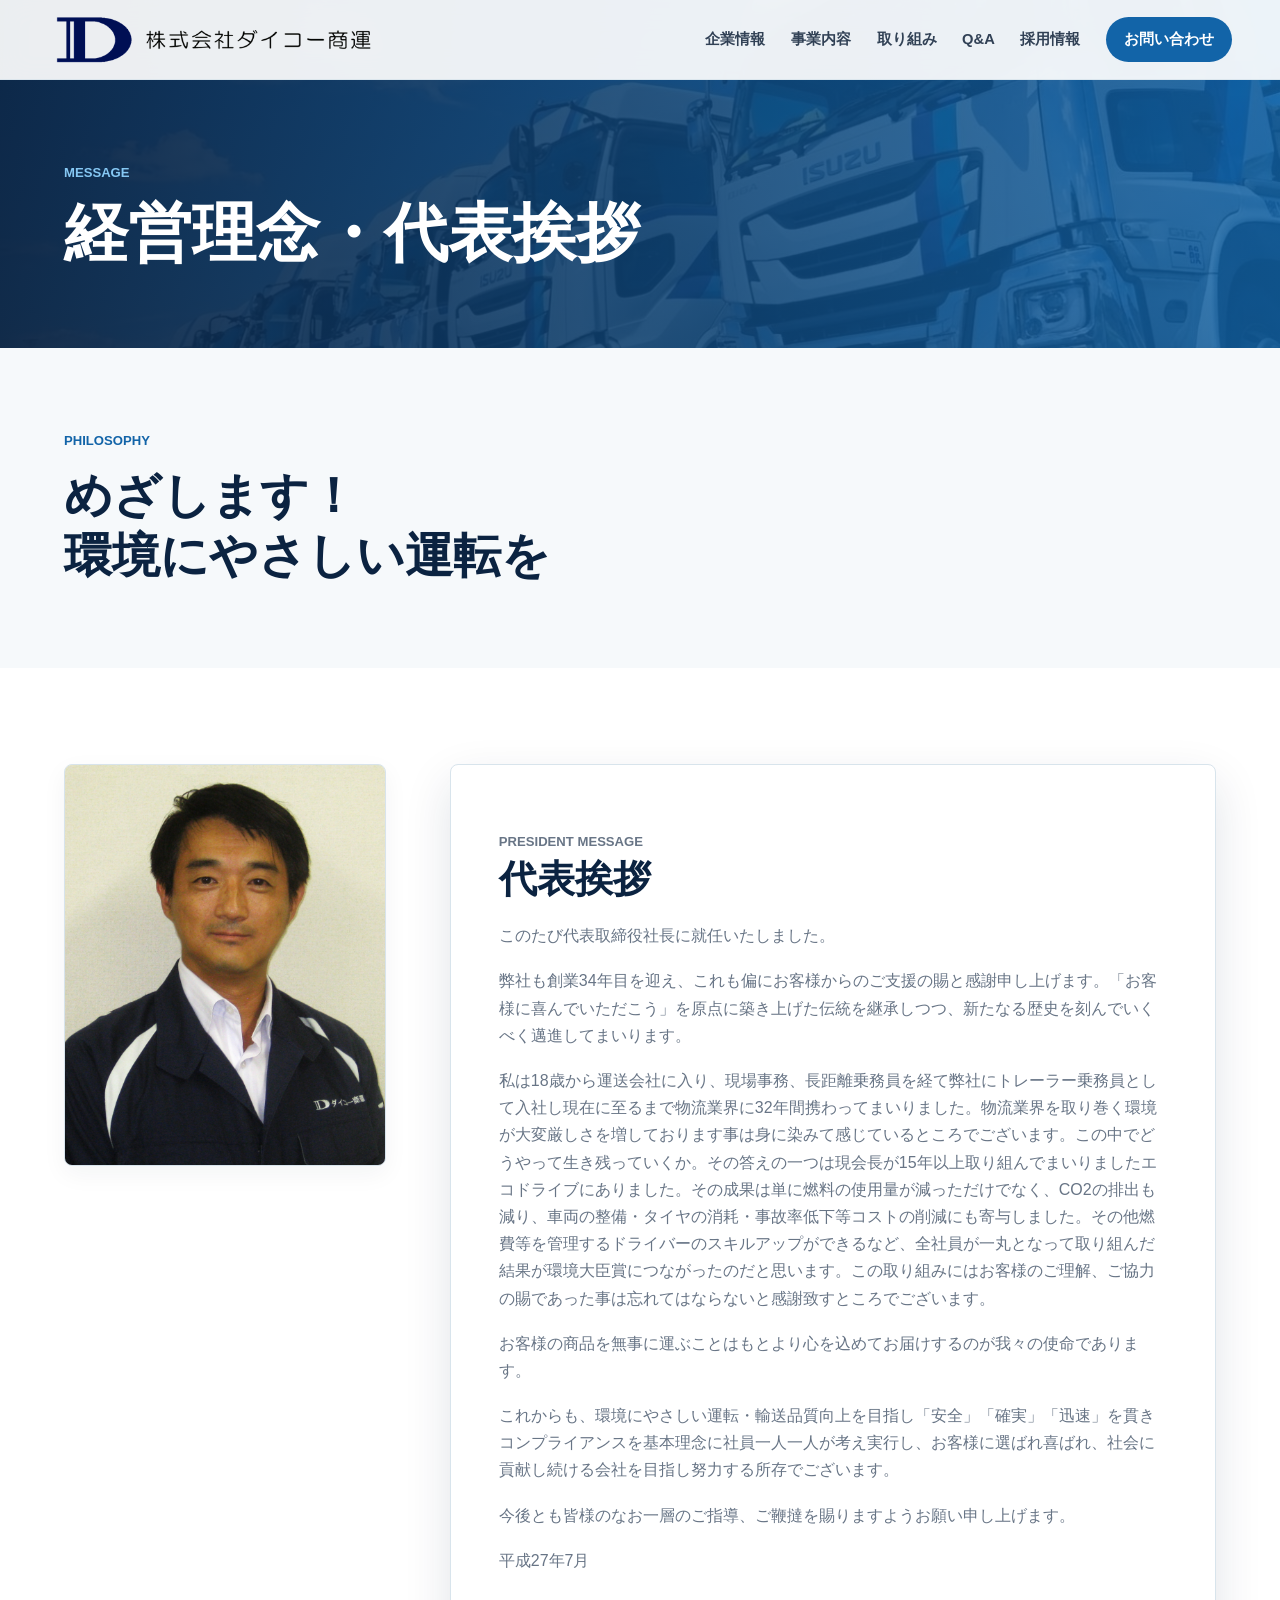
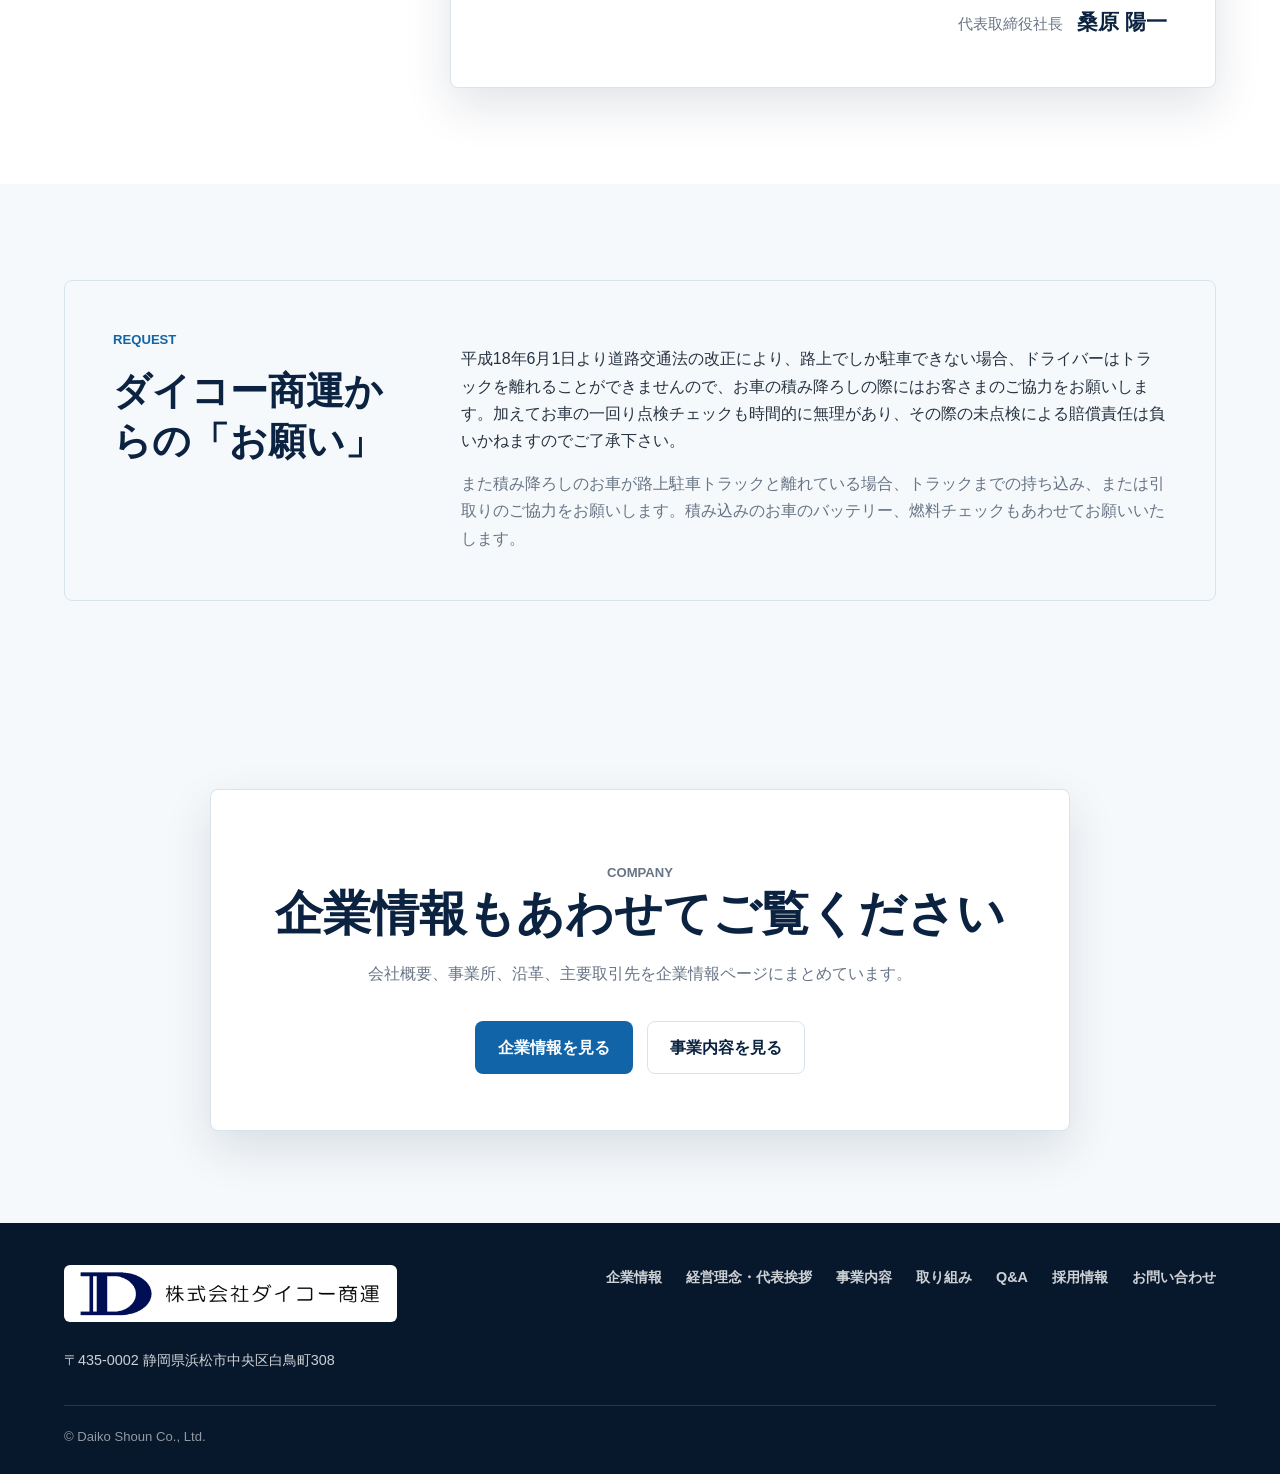
==== greeting.html @ 9901b454 "Add files via upload" ====
<!doctype html>
<html lang="ja">
  <head>
    <meta charset="utf-8" />
    <meta name="viewport" content="width=device-width, initial-scale=1" />
    <meta
      name="description"
      content="株式会社ダイコー商運の経営理念と代表挨拶。現行ホームページの文章を掲載しています。"
    />
    <title>経営理念・代表挨拶 | 株式会社ダイコー商運</title>
    <link rel="stylesheet" href="styles.css" />
  </head>
  <body>
    <header class="site-header" data-header>
      <a class="brand" href="index.html" aria-label="株式会社ダイコー商運 トップページ">
        <img class="brand-logo" src="assets/logo.png" alt="株式会社ダイコー商運" />
      </a>

      <button class="nav-toggle" type="button" aria-expanded="false" aria-controls="site-nav" data-nav-toggle>
        <span></span>
        <span></span>
        <span></span>
        <span class="sr-only">メニューを開閉</span>
      </button>

      <nav class="site-nav" id="site-nav" data-nav>
        <a href="company.html">企業情報</a>
        <a href="services.html">事業内容</a>
        <a href="action.html">取り組み</a>
        <a href="qa.html">Q&amp;A</a>
        <a href="https://jp.indeed.com/jobs?q=%E3%83%80%E3%82%A4%E3%82%B3%E3%83%BC%E5%95%86%E9%81%8B&l=&from=searchOnHP&vjk=17e3284cd6ede30e" target="_blank" rel="noopener">採用情報</a>
        <a class="nav-contact" href="contact.html">お問い合わせ</a>
      </nav>
    </header>

    <main>
      <section class="page-hero">
        <div class="page-hero-inner reveal">
          <p class="eyebrow">Message</p>
          <h1>経営理念・代表挨拶</h1>
        </div>
      </section>

      <section class="message-lead section-light">
        <div class="message-lead-inner reveal">
          <p class="eyebrow">Philosophy</p>
          <h2>めざします！<br />環境にやさしい運転を</h2>
        </div>
      </section>

      <section class="section message-section">
        <div class="message-profile reveal">
          <div class="message-photo">
            <img src="assets/president-photo.jpg" alt="株式会社ダイコー商運 代表取締役社長 桑原陽一" />
          </div>
          <div class="message-card">
            <p class="eyebrow">President Message</p>
            <h2>代表挨拶</h2>
            <p>このたび代表取締役社長に就任いたしました。</p>
            <p>弊社も創業34年目を迎え、これも偏にお客様からのご支援の賜と感謝申し上げます。「お客様に喜んでいただこう」を原点に築き上げた伝統を継承しつつ、新たなる歴史を刻んでいくべく邁進してまいります。</p>
            <p>私は18歳から運送会社に入り、現場事務、長距離乗務員を経て弊社にトレーラー乗務員として入社し現在に至るまで物流業界に32年間携わってまいりました。物流業界を取り巻く環境が大変厳しさを増しております事は身に染みて感じているところでございます。この中でどうやって生き残っていくか。その答えの一つは現会長が15年以上取り組んでまいりましたエコドライブにありました。その成果は単に燃料の使用量が減っただけでなく、CO2の排出も減り、車両の整備・タイヤの消耗・事故率低下等コストの削減にも寄与しました。その他燃費等を管理するドライバーのスキルアップができるなど、全社員が一丸となって取り組んだ結果が環境大臣賞につながったのだと思います。この取り組みにはお客様のご理解、ご協力の賜であった事は忘れてはならないと感謝致すところでございます。</p>
            <p>お客様の商品を無事に運ぶことはもとより心を込めてお届けするのが我々の使命であります。</p>
            <p>これからも、環境にやさしい運転・輸送品質向上を目指し「安全」「確実」「迅速」を貫きコンプライアンスを基本理念に社員一人一人が考え実行し、お客様に選ばれ喜ばれ、社会に貢献し続ける会社を目指し努力する所存でございます。</p>
            <p>今後とも皆様のなお一層のご指導、ご鞭撻を賜りますようお願い申し上げます。</p>
            <p>平成27年7月</p>
            <div class="signature">
              <span>代表取締役社長</span>
              <strong>桑原 陽一</strong>
            </div>
          </div>
        </div>
      </section>

      <section class="section section-light message-section">
        <div class="request-box reveal">
          <div>
            <p class="eyebrow">Request</p>
            <h2>ダイコー商運からの「お願い」</h2>
          </div>
          <div>
            <p>平成18年6月1日より道路交通法の改正により、路上でしか駐車できない場合、ドライバーはトラックを離れることができませんので、お車の積み降ろしの際にはお客さまのご協力をお願いします。加えてお車の一回り点検チェックも時間的に無理があり、その際の未点検による賠償責任は負いかねますのでご了承下さい。</p>
            <p>また積み降ろしのお車が路上駐車トラックと離れている場合、トラックまでの持ち込み、または引取りのご協力をお願いします。積み込みのお車のバッテリー、燃料チェックもあわせてお願いいたします。</p>
          </div>
        </div>
      </section>

      <section class="contact-section service-contact">
        <div class="contact-inner reveal">
          <p class="eyebrow">Company</p>
          <h2>企業情報もあわせてご覧ください</h2>
          <p>会社概要、事業所、沿革、主要取引先を企業情報ページにまとめています。</p>
          <div class="contact-actions">
            <a class="button button-primary" href="company.html">企業情報を見る</a>
            <a class="button button-secondary" href="services.html">事業内容を見る</a>
          </div>
        </div>
      </section>
    </main>

    <footer class="site-footer">
      <div class="footer-inner">
        <div>
          <a class="brand brand-footer" href="index.html" aria-label="株式会社ダイコー商運 トップページ">
            <img class="brand-logo" src="assets/logo.png" alt="株式会社ダイコー商運" />
          </a>
          <p>〒435-0002 静岡県浜松市中央区白鳥町308</p>
        </div>
        <nav class="footer-nav" aria-label="フッターナビゲーション">
          <a href="company.html">企業情報</a>
          <a href="greeting.html">経営理念・代表挨拶</a>
          <a href="services.html">事業内容</a>
          <a href="action.html">取り組み</a>
          <a href="qa.html">Q&amp;A</a>
          <a href="https://jp.indeed.com/jobs?q=%E3%83%80%E3%82%A4%E3%82%B3%E3%83%BC%E5%95%86%E9%81%8B&l=&from=searchOnHP&vjk=17e3284cd6ede30e" target="_blank" rel="noopener">採用情報</a>
          <a href="contact.html">お問い合わせ</a>
        </nav>
      </div>
      <p class="copyright">&copy; Daiko Shoun Co., Ltd.</p>
    </footer>

    <script src="script.js?v=20260617"></script>
  </body>
</html>
---- styles.css ----
:root {
  --color-navy: #0b2341;
  --color-blue: #1264a8;
  --color-sky: #e8f4fb;
  --color-line: #d8e4ec;
  --color-text: #263241;
  --color-muted: #687586;
  --color-white: #ffffff;
  --color-accent: #2d7f5e;
  --shadow-soft: 0 18px 48px rgba(11, 35, 65, 0.12);
  --max-width: 1160px;
}

* {
  box-sizing: border-box;
}

html {
  scroll-behavior: smooth;
}

body {
  margin: 0;
  color: var(--color-text);
  font-family: "Noto Sans JP", "Hiragino Kaku Gothic ProN", "Yu Gothic", Meiryo, sans-serif;
  line-height: 1.7;
  background: var(--color-white);
}

img {
  display: block;
  max-width: 100%;
}

a {
  color: inherit;
  text-decoration: none;
}

.sr-only {
  position: absolute;
  width: 1px;
  height: 1px;
  padding: 0;
  margin: -1px;
  overflow: hidden;
  clip: rect(0, 0, 0, 0);
  white-space: nowrap;
  border: 0;
}

.site-header {
  position: fixed;
  inset: 0 0 auto;
  z-index: 20;
  display: flex;
  align-items: center;
  justify-content: space-between;
  gap: 24px;
  min-height: 76px;
  padding: 16px clamp(18px, 4vw, 48px);
  color: var(--color-navy);
  background: rgba(255, 255, 255, 0.92);
  border-bottom: 1px solid rgba(216, 228, 236, 0.82);
  backdrop-filter: blur(14px);
  transition: box-shadow 0.25s ease, min-height 0.25s ease;
}

.site-header.is-scrolled {
  min-height: 66px;
  box-shadow: 0 10px 32px rgba(11, 35, 65, 0.08);
}

.brand {
  display: inline-flex;
  align-items: center;
  flex: 0 0 auto;
}

.brand-logo {
  width: clamp(210px, 26vw, 380px);
  height: auto;
}

.brand-mark {
  display: grid;
  place-items: center;
  width: 44px;
  height: 44px;
  color: var(--color-white);
  font-weight: 800;
  background: var(--color-navy);
  border-radius: 8px;
}

.brand-name,
.brand-sub {
  display: block;
  line-height: 1.25;
}

.brand-name {
  font-weight: 800;
  letter-spacing: 0;
}

.brand-sub {
  margin-top: 2px;
  color: var(--color-muted);
  font-size: 0.75rem;
  text-transform: uppercase;
}

.site-nav {
  display: flex;
  align-items: center;
  justify-content: flex-end;
  gap: clamp(14px, 2vw, 28px);
  color: #314155;
  font-size: 0.92rem;
  font-weight: 700;
}

.site-nav a {
  transition: color 0.2s ease;
}

.site-nav a:hover {
  color: var(--color-blue);
}

.site-nav a[aria-current="page"] {
  color: var(--color-blue);
}

.nav-contact {
  padding: 10px 18px;
  color: var(--color-white) !important;
  background: var(--color-blue);
  border-radius: 999px;
}

.nav-toggle {
  display: none;
  width: 44px;
  height: 44px;
  padding: 10px;
  background: var(--color-white);
  border: 1px solid var(--color-line);
  border-radius: 8px;
}

.nav-toggle span:not(.sr-only) {
  display: block;
  height: 2px;
  margin: 5px 0;
  background: var(--color-navy);
  transition: transform 0.2s ease, opacity 0.2s ease;
}

.hero {
  position: relative;
  display: grid;
  grid-template-columns: minmax(24px, 1fr) minmax(0, 1160px) minmax(24px, 1fr);
  align-items: end;
  min-height: 760px;
  padding-top: 76px;
  overflow: hidden;
  color: var(--color-white);
  background: var(--color-navy);
}

.hero::before {
  content: "";
  position: absolute;
  inset: 0;
  z-index: 1;
  background:
    linear-gradient(90deg, rgba(11, 35, 65, 0.92) 0%, rgba(11, 35, 65, 0.76) 43%, rgba(11, 35, 65, 0.28) 100%),
    linear-gradient(0deg, rgba(11, 35, 65, 0.72) 0%, rgba(11, 35, 65, 0) 34%);
}

.hero-media {
  position: absolute;
  inset: 0;
}

.hero-media img {
  width: 100%;
  height: 100%;
  object-fit: cover;
}

.hero-content {
  position: relative;
  z-index: 2;
  grid-column: 2;
  max-width: 720px;
  padding: 106px 0 128px;
}

.eyebrow {
  margin: 0 0 14px;
  color: var(--color-blue);
  font-size: 0.82rem;
  font-weight: 800;
  letter-spacing: 0;
  text-transform: uppercase;
}

.hero .eyebrow,
.recruit-band .eyebrow {
  color: #86c8f4;
}

.hero h1 {
  margin: 0;
  font-size: clamp(2.35rem, 6vw, 5rem);
  line-height: 1.12;
  letter-spacing: 0;
}

.hero-lead {
  max-width: 620px;
  margin: 24px 0 0;
  color: rgba(255, 255, 255, 0.88);
  font-size: 1.08rem;
}

.hero-actions,
.contact-actions {
  display: flex;
  flex-wrap: wrap;
  gap: 14px;
  margin-top: 34px;
}

.button {
  display: inline-flex;
  align-items: center;
  justify-content: center;
  min-height: 48px;
  padding: 12px 22px;
  font-weight: 800;
  border: 1px solid transparent;
  border-radius: 8px;
  transition: transform 0.2s ease, box-shadow 0.2s ease, background 0.2s ease, color 0.2s ease;
}

.button:hover {
  transform: translateY(-2px);
  box-shadow: 0 12px 28px rgba(11, 35, 65, 0.14);
}

.button-primary {
  color: var(--color-white);
  background: var(--color-blue);
}

.button-secondary {
  color: var(--color-navy);
  background: var(--color-white);
  border-color: var(--color-line);
}

.button-light {
  color: var(--color-navy);
  background: var(--color-white);
}

.page-hero {
  padding: 162px clamp(22px, 5vw, 64px) 78px;
  color: var(--color-white);
  background:
    linear-gradient(90deg, rgba(11, 35, 65, 0.94), rgba(18, 100, 168, 0.82)),
    url("assets/hero-trucks.png") center / cover;
}

.page-hero-inner {
  max-width: var(--max-width);
  margin: 0 auto;
}

.page-hero h1 {
  margin: 0;
  font-size: clamp(2.3rem, 5vw, 4.4rem);
  line-height: 1.12;
  letter-spacing: 0;
}

.page-hero .eyebrow {
  color: #86c8f4;
}

.page-hero p:last-child {
  max-width: 720px;
  margin: 20px 0 0;
  color: rgba(255, 255, 255, 0.88);
  font-size: 1.04rem;
}

.service-index {
  position: sticky;
  top: 76px;
  z-index: 10;
  display: flex;
  justify-content: center;
  gap: 8px;
  padding: 14px clamp(18px, 4vw, 48px);
  overflow-x: auto;
  background: rgba(255, 255, 255, 0.94);
  border-bottom: 1px solid var(--color-line);
  backdrop-filter: blur(12px);
}

.service-index a {
  flex: 0 0 auto;
  padding: 9px 14px;
  color: var(--color-navy);
  font-size: 0.9rem;
  font-weight: 800;
  border: 1px solid var(--color-line);
  border-radius: 999px;
  transition: color 0.2s ease, border-color 0.2s ease, background 0.2s ease;
}

.service-index a:hover {
  color: var(--color-white);
  background: var(--color-blue);
  border-color: var(--color-blue);
}

.business-list {
  padding: 86px clamp(22px, 5vw, 64px);
  background: #f6f9fb;
}

.business-section {
  display: grid;
  grid-template-columns: minmax(0, 0.95fr) minmax(0, 1fr);
  gap: clamp(28px, 5vw, 64px);
  align-items: center;
  max-width: var(--max-width);
  margin: 0 auto 42px;
  padding: clamp(24px, 4vw, 42px);
  background: var(--color-white);
  border: 1px solid var(--color-line);
  border-radius: 8px;
  box-shadow: 0 8px 24px rgba(11, 35, 65, 0.05);
  scroll-margin-top: 150px;
}

.business-section:last-child {
  margin-bottom: 0;
}

.business-section-reverse .business-image {
  order: 2;
}

.business-image {
  overflow: hidden;
  border-radius: 8px;
  background: var(--color-sky);
}

.business-image img {
  width: 100%;
  aspect-ratio: 4 / 3;
  object-fit: cover;
}

.business-copy h2 {
  margin: 0;
  color: var(--color-navy);
  font-size: clamp(1.7rem, 3vw, 2.55rem);
  line-height: 1.28;
  letter-spacing: 0;
}

.business-copy p {
  margin: 18px 0 0;
  color: var(--color-muted);
}

.feature-list {
  display: grid;
  gap: 10px;
  padding: 0;
  margin: 24px 0 0;
  list-style: none;
}

.feature-list li {
  position: relative;
  padding: 13px 16px 13px 42px;
  color: var(--color-navy);
  font-weight: 700;
  background: #f6f9fb;
  border: 1px solid var(--color-line);
  border-radius: 8px;
}

.feature-list li::before {
  content: "";
  position: absolute;
  top: 18px;
  left: 18px;
  width: 10px;
  height: 10px;
  background: var(--color-accent);
  border-radius: 50%;
}

.service-contact {
  padding-top: 0;
}

.company-intro {
  padding: 82px clamp(22px, 5vw, 64px);
}

.company-intro-inner {
  display: grid;
  grid-template-columns: minmax(0, 1fr) minmax(320px, 0.82fr);
  gap: clamp(28px, 5vw, 64px);
  align-items: center;
  max-width: var(--max-width);
  margin: 0 auto;
}

.company-message h2 {
  margin: 0;
  color: var(--color-navy);
  font-size: clamp(1.9rem, 4vw, 3rem);
  line-height: 1.25;
  letter-spacing: 0;
}

.company-message p:last-child {
  margin: 18px 0 0;
  color: var(--color-muted);
}

.company-stats {
  color: var(--color-navy);
  background: var(--color-white);
  border: 1px solid var(--color-line);
  border-radius: 8px;
  box-shadow: var(--shadow-soft);
}

.company-stats dl {
  margin: 0;
}

.company-stats div {
  padding: 26px 30px;
  border-bottom: 1px solid var(--color-line);
}

.company-stats div:last-child {
  border-bottom: 0;
}

.company-stats dt {
  font-size: clamp(1.55rem, 3vw, 2.25rem);
  font-weight: 900;
  line-height: 1.1;
}

.company-stats dd {
  margin: 6px 0 0;
  color: var(--color-muted);
}

.company-section {
  scroll-margin-top: 110px;
}

.overview-table,
.office-grid,
.history-list,
.client-list {
  max-width: var(--max-width);
  margin-right: auto;
  margin-left: auto;
}

.overview-table {
  overflow: hidden;
  background: var(--color-white);
  border: 1px solid var(--color-line);
  border-radius: 8px;
  box-shadow: 0 8px 24px rgba(11, 35, 65, 0.05);
}

.overview-table dl {
  margin: 0;
}

.overview-table div {
  display: grid;
  grid-template-columns: 220px minmax(0, 1fr);
  border-bottom: 1px solid var(--color-line);
}

.overview-table div:last-child {
  border-bottom: 0;
}

.overview-table dt,
.overview-table dd {
  margin: 0;
  padding: 20px 24px;
}

.overview-table dt {
  color: var(--color-navy);
  font-weight: 900;
  background: #f6f9fb;
}

.overview-table dd {
  color: var(--color-text);
}

.office-grid {
  display: grid;
  grid-template-columns: repeat(3, 1fr);
  gap: 18px;
}

.office-card {
  display: flex;
  flex-direction: column;
  min-height: 250px;
  padding: 26px;
  background: var(--color-white);
  border: 1px solid var(--color-line);
  border-radius: 8px;
  box-shadow: 0 8px 24px rgba(11, 35, 65, 0.05);
}

.office-card span {
  color: var(--color-blue);
  font-size: 0.78rem;
  font-weight: 900;
  letter-spacing: 0;
}

.office-card h3 {
  margin: 10px 0 14px;
  color: var(--color-navy);
  font-size: 1.22rem;
  line-height: 1.42;
}

.office-card p {
  margin: 0 0 12px;
  color: var(--color-muted);
  font-size: 0.94rem;
}

.office-card p:last-child {
  margin-bottom: 0;
}

.office-map {
  width: 100%;
  height: 190px;
  margin-top: auto;
  border: 0;
  border-radius: 8px;
  background: var(--color-sky);
}

.history-list {
  padding: 0;
  list-style: none;
  background: var(--color-white);
  border: 1px solid var(--color-line);
  border-radius: 8px;
  box-shadow: 0 8px 24px rgba(11, 35, 65, 0.05);
}

.history-list li {
  position: relative;
  display: grid;
  grid-template-columns: 180px minmax(0, 1fr);
  gap: 22px;
  padding: 22px 28px;
  border-bottom: 1px solid var(--color-line);
}

.history-list li:last-child {
  border-bottom: 0;
}

.history-list time {
  color: var(--color-blue);
  font-weight: 900;
}

.history-list p {
  margin: 0;
  color: var(--color-text);
}

.client-list {
  display: flex;
  flex-wrap: wrap;
  gap: 10px;
}

.client-list span {
  display: inline-flex;
  align-items: center;
  min-height: 40px;
  padding: 8px 14px;
  color: var(--color-navy);
  font-size: 0.92rem;
  font-weight: 700;
  background: var(--color-white);
  border: 1px solid var(--color-line);
  border-radius: 999px;
}

.message-lead {
  padding: 82px clamp(22px, 5vw, 64px);
}

.message-lead-inner {
  max-width: var(--max-width);
  margin: 0 auto;
}

.message-lead h2 {
  margin: 0;
  color: var(--color-navy);
  font-size: clamp(1.9rem, 4vw, 3rem);
  line-height: 1.25;
  letter-spacing: 0;
}

.message-lead p:last-child {
  max-width: 780px;
  margin: 18px 0 0;
  color: var(--color-muted);
}

.message-section {
  scroll-margin-top: 110px;
}

.message-profile {
  display: grid;
  grid-template-columns: minmax(260px, 0.42fr) minmax(0, 1fr);
  gap: clamp(28px, 5vw, 64px);
  align-items: start;
  max-width: var(--max-width);
  margin: 0 auto;
}

.message-photo {
  overflow: hidden;
  background: var(--color-sky);
  border: 1px solid var(--color-line);
  border-radius: 8px;
  box-shadow: 0 8px 24px rgba(11, 35, 65, 0.05);
}

.message-photo img {
  width: 100%;
  aspect-ratio: 4 / 5;
  object-fit: cover;
}

.message-card {
  padding: clamp(28px, 5vw, 48px);
  background: var(--color-white);
  border: 1px solid var(--color-line);
  border-radius: 8px;
  box-shadow: var(--shadow-soft);
}

.message-card h2,
.request-box h2 {
  margin: 0;
  color: var(--color-navy);
  font-size: clamp(1.7rem, 3vw, 2.6rem);
  line-height: 1.32;
  letter-spacing: 0;
}

.message-card p {
  margin: 18px 0 0;
  color: var(--color-muted);
}

.signature {
  display: flex;
  align-items: baseline;
  justify-content: flex-end;
  gap: 14px;
  margin-top: 30px;
  color: var(--color-navy);
}

.signature span {
  color: var(--color-muted);
  font-size: 0.92rem;
}

.signature strong {
  font-size: 1.3rem;
}

.value-grid {
  display: grid;
  grid-template-columns: repeat(3, 1fr);
  gap: 20px;
  max-width: var(--max-width);
  margin: 0 auto;
}

.value-card {
  padding: 30px;
  background: var(--color-white);
  border: 1px solid var(--color-line);
  border-radius: 8px;
  box-shadow: 0 8px 24px rgba(11, 35, 65, 0.05);
}

.value-card span {
  color: var(--color-blue);
  font-size: 0.78rem;
  font-weight: 900;
}

.value-card h3 {
  margin: 12px 0 10px;
  color: var(--color-navy);
  font-size: 1.22rem;
  line-height: 1.45;
}

.value-card p {
  margin: 0;
  color: var(--color-muted);
  font-size: 0.95rem;
}

.request-box {
  display: grid;
  grid-template-columns: minmax(220px, 0.42fr) minmax(0, 1fr);
  gap: clamp(24px, 4vw, 52px);
  max-width: var(--max-width);
  margin: 0 auto;
  padding: clamp(28px, 5vw, 48px);
  background: #f6f9fb;
  border: 1px solid var(--color-line);
  border-radius: 8px;
}

.request-box p:last-child {
  margin: 0;
  color: var(--color-muted);
}

.action-section {
  background: #f6f9fb;
}

.action-block {
  display: grid;
  grid-template-columns: minmax(0, 0.82fr) minmax(0, 1fr);
  gap: clamp(28px, 5vw, 60px);
  align-items: center;
  max-width: var(--max-width);
  margin: 0 auto 34px;
  padding: clamp(24px, 4vw, 42px);
  background: var(--color-white);
  border: 1px solid var(--color-line);
  border-radius: 8px;
  box-shadow: 0 8px 24px rgba(11, 35, 65, 0.05);
}

.action-block:last-child {
  margin-bottom: 0;
}

.action-block-reverse .action-image {
  order: 2;
}

.action-image {
  overflow: hidden;
  border-radius: 8px;
  background: var(--color-sky);
}

.action-image img {
  width: 100%;
  aspect-ratio: 4 / 3;
  object-fit: cover;
}

.action-image-contain img {
  padding: 24px;
  object-fit: contain;
  background: var(--color-white);
}

.action-copy h2 {
  margin: 0;
  color: var(--color-navy);
  font-size: clamp(1.65rem, 3vw, 2.45rem);
  line-height: 1.28;
  letter-spacing: 0;
}

.action-copy p {
  margin: 18px 0 0;
  color: var(--color-muted);
}

.qa-section {
  background: #f6f9fb;
}

.qa-layout {
  display: grid;
  grid-template-columns: 310px minmax(0, 1fr);
  gap: 28px;
  align-items: start;
  max-width: var(--max-width);
  margin: 0 auto;
}

.qa-index {
  position: sticky;
  top: 106px;
  padding: 24px;
  background: var(--color-white);
  border: 1px solid var(--color-line);
  border-radius: 8px;
  box-shadow: 0 8px 24px rgba(11, 35, 65, 0.05);
}

.qa-index h2 {
  margin: 0 0 14px;
  color: var(--color-navy);
  font-size: 1.1rem;
}

.qa-index a {
  display: block;
  padding: 11px 0;
  color: var(--color-muted);
  font-size: 0.92rem;
  font-weight: 700;
  border-top: 1px solid var(--color-line);
}

.qa-index a:hover {
  color: var(--color-blue);
}

.qa-list {
  display: grid;
  gap: 16px;
}

.qa-item {
  scroll-margin-top: 110px;
  padding: clamp(22px, 4vw, 32px);
  background: var(--color-white);
  border: 1px solid var(--color-line);
  border-radius: 8px;
  box-shadow: 0 8px 24px rgba(11, 35, 65, 0.05);
}

.qa-item h2 {
  display: grid;
  grid-template-columns: 42px minmax(0, 1fr);
  gap: 14px;
  align-items: start;
  margin: 0;
  color: var(--color-navy);
  font-size: clamp(1.05rem, 2vw, 1.28rem);
  line-height: 1.55;
}

.qa-item h2 span,
.qa-answer span {
  display: grid;
  place-items: center;
  width: 42px;
  height: 42px;
  color: var(--color-white);
  font-weight: 900;
  border-radius: 8px;
}

.qa-item h2 span {
  background: var(--color-blue);
}

.qa-answer {
  display: grid;
  grid-template-columns: 42px minmax(0, 1fr);
  gap: 14px;
  margin-top: 18px;
}

.qa-answer span {
  background: var(--color-accent);
}

.qa-answer p {
  margin: 5px 0 0;
  color: var(--color-muted);
}

.qa-answer a {
  color: var(--color-blue);
  font-weight: 800;
  text-decoration: underline;
  text-underline-offset: 3px;
}

.contact-page-section {
  background: #f6f9fb;
}

.contact-page-layout {
  display: grid;
  grid-template-columns: minmax(0, 1fr) 340px;
  gap: 28px;
  align-items: start;
  max-width: var(--max-width);
  margin: 0 auto;
}

.contact-form-card,
.contact-side-card {
  background: var(--color-white);
  border: 1px solid var(--color-line);
  border-radius: 8px;
  box-shadow: 0 8px 24px rgba(11, 35, 65, 0.05);
}

.contact-form-card {
  padding: clamp(26px, 5vw, 46px);
}

.form-heading h2,
.contact-side-card h2 {
  margin: 0;
  color: var(--color-navy);
  font-size: clamp(1.45rem, 3vw, 2.2rem);
  line-height: 1.35;
  letter-spacing: 0;
}

.form-heading p:last-child,
.contact-side-card p {
  margin: 12px 0 0;
  color: var(--color-muted);
}

.contact-form {
  display: grid;
  gap: 22px;
  margin-top: 28px;
}

.form-grid {
  display: grid;
  grid-template-columns: repeat(2, minmax(0, 1fr));
  gap: 18px;
}

.contact-form label {
  display: grid;
  gap: 8px;
  color: var(--color-navy);
  font-weight: 800;
}

.contact-form label > span {
  display: inline-flex;
  align-items: center;
  gap: 8px;
}

.contact-form strong {
  display: inline-flex;
  align-items: center;
  min-height: 20px;
  padding: 2px 7px;
  color: var(--color-white);
  font-size: 0.72rem;
  line-height: 1;
  background: var(--color-blue);
  border-radius: 999px;
}

.contact-form input,
.contact-form select,
.contact-form textarea {
  width: 100%;
  min-height: 48px;
  padding: 12px 14px;
  color: var(--color-text);
  font: inherit;
  background: var(--color-white);
  border: 1px solid var(--color-line);
  border-radius: 8px;
  outline: none;
  transition: border-color 0.2s ease, box-shadow 0.2s ease;
}

.contact-form textarea {
  resize: vertical;
}

.contact-form input:focus,
.contact-form select:focus,
.contact-form textarea:focus {
  border-color: var(--color-blue);
  box-shadow: 0 0 0 4px rgba(18, 100, 168, 0.12);
}

.privacy-check {
  grid-template-columns: auto minmax(0, 1fr);
  gap: 12px !important;
  align-items: start;
  color: var(--color-muted) !important;
  font-weight: 700 !important;
}

.privacy-check input {
  width: 20px;
  min-height: 20px;
  margin-top: 4px;
}

.form-status {
  min-height: 24px;
  margin: 0;
  color: #b3261e;
  font-weight: 800;
}

.form-status.is-success {
  color: var(--color-accent);
}

.form-actions {
  display: flex;
  flex-wrap: wrap;
  gap: 14px;
}

.contact-side {
  display: grid;
  gap: 18px;
}

.contact-side-card {
  padding: 26px;
}

.phone-link {
  display: inline-flex;
  margin-top: 14px;
  color: var(--color-navy);
  font-size: clamp(1.55rem, 3vw, 2.1rem);
  font-weight: 900;
  line-height: 1.1;
}

.section {
  padding: 96px clamp(22px, 5vw, 64px);
}

.section-light {
  background: #f6f9fb;
}

.section-heading {
  max-width: var(--max-width);
  margin: 0 auto 42px;
}

.section-heading h2,
.safety-copy h2,
.recruit-inner h2,
.contact-inner h2 {
  margin: 0;
  color: var(--color-navy);
  font-size: clamp(1.85rem, 4vw, 3rem);
  line-height: 1.25;
  letter-spacing: 0;
}

.section-heading p:last-child,
.safety-copy p,
.recruit-inner p,
.contact-inner p {
  max-width: 720px;
  margin: 16px 0 0;
  color: var(--color-muted);
}

.strength-grid,
.service-grid {
  display: grid;
  max-width: var(--max-width);
  margin: 0 auto;
  gap: 20px;
}

.strength-grid {
  grid-template-columns: repeat(3, 1fr);
}

.strength-card,
.service-card,
.initiative-list article {
  background: var(--color-white);
  border: 1px solid var(--color-line);
  border-radius: 8px;
  box-shadow: 0 8px 24px rgba(11, 35, 65, 0.05);
}

.strength-card {
  padding: 30px;
}

.strength-icon {
  width: 64px;
  height: 64px;
  margin-bottom: 18px;
  object-fit: contain;
}

.card-number,
.service-label,
.initiative-list span {
  display: inline-block;
  color: var(--color-blue);
  font-size: 0.78rem;
  font-weight: 900;
  letter-spacing: 0;
}

.strength-card h3,
.service-card h3,
.initiative-list h3 {
  margin: 12px 0 10px;
  color: var(--color-navy);
  font-size: 1.22rem;
  line-height: 1.45;
}

.strength-card p,
.service-card p,
.initiative-list p {
  margin: 0;
  color: var(--color-muted);
  font-size: 0.95rem;
}

.service-grid {
  grid-template-columns: repeat(5, 1fr);
}

.service-card {
  display: block;
  overflow: hidden;
  color: inherit;
  transition: transform 0.2s ease, box-shadow 0.2s ease, border-color 0.2s ease;
}

.service-card:hover {
  transform: translateY(-4px);
  border-color: rgba(18, 100, 168, 0.34);
  box-shadow: 0 14px 32px rgba(11, 35, 65, 0.12);
}

.service-card h3::after {
  content: ">";
  margin-left: 8px;
  color: var(--color-blue);
  font-size: 0.92em;
}

.video-section {
  background: #f6f9fb;
}

.video-thumb {
  position: relative;
  display: block;
  max-width: 980px;
  margin: 0 auto;
  overflow: hidden;
  background: var(--color-navy);
  border: 1px solid var(--color-line);
  border-radius: 8px;
  box-shadow: var(--shadow-soft);
}

.video-thumb img {
  display: block;
  width: 100%;
  aspect-ratio: 16 / 9;
  object-fit: cover;
  opacity: 0.86;
  transition: transform 0.25s ease, opacity 0.25s ease;
}

.video-thumb:hover img {
  transform: scale(1.03);
  opacity: 0.72;
}

.play-button {
  position: absolute;
  inset: 50% auto auto 50%;
  width: clamp(62px, 9vw, 92px);
  height: clamp(62px, 9vw, 92px);
  background: var(--color-blue);
  border-radius: 50%;
  transform: translate(-50%, -50%);
  box-shadow: 0 18px 36px rgba(0, 0, 0, 0.28);
}

.play-button::before {
  content: "";
  position: absolute;
  top: 50%;
  left: 54%;
  width: 0;
  height: 0;
  border-top: 16px solid transparent;
  border-bottom: 16px solid transparent;
  border-left: 24px solid var(--color-white);
  transform: translate(-50%, -50%);
}

.video-thumb .button {
  position: absolute;
  right: 24px;
  bottom: 24px;
}

.service-card img {
  width: 100%;
  aspect-ratio: 4 / 3;
  object-fit: cover;
  background: var(--color-sky);
}

.service-card div {
  padding: 20px;
}

.safety-section {
  display: grid;
  grid-template-columns: minmax(0, 0.88fr) minmax(0, 1fr);
  gap: clamp(32px, 5vw, 72px);
  align-items: center;
  max-width: calc(var(--max-width) + 128px);
  margin: 0 auto;
}

.text-link {
  display: inline-flex;
  margin-top: 24px;
  color: var(--color-blue);
  font-weight: 800;
}

.text-link::after {
  content: ">";
  margin-left: 10px;
}

.initiative-list {
  display: grid;
  gap: 16px;
}

.initiative-list article {
  display: grid;
  grid-template-columns: 92px minmax(0, 1fr);
  column-gap: 20px;
  align-items: center;
  padding: 24px;
}

.initiative-list article span,
.initiative-list article h3,
.initiative-list article p {
  grid-column: 2;
}

.cert-image {
  grid-row: 1 / span 3;
  width: 92px;
  max-height: 92px;
  object-fit: contain;
  background: var(--color-white);
}

.recruit-band {
  padding: 72px clamp(22px, 5vw, 64px);
  color: var(--color-white);
  background:
    linear-gradient(90deg, rgba(11, 35, 65, 0.94), rgba(18, 100, 168, 0.86)),
    url("assets/recruit-team.jpg") center / cover;
}

.recruit-inner {
  display: flex;
  align-items: center;
  justify-content: space-between;
  gap: 32px;
  max-width: var(--max-width);
  margin: 0 auto;
}

.recruit-inner h2 {
  color: var(--color-white);
}

.recruit-inner p {
  color: rgba(255, 255, 255, 0.82);
}

.recruit-character {
  width: clamp(120px, 16vw, 190px);
  flex: 0 0 auto;
  filter: drop-shadow(0 18px 28px rgba(0, 0, 0, 0.24));
}

.contact-section {
  padding: 92px clamp(22px, 5vw, 64px);
  background: #f6f9fb;
}

.contact-inner {
  max-width: 860px;
  margin: 0 auto;
  padding: clamp(32px, 5vw, 56px);
  text-align: center;
  background: var(--color-white);
  border: 1px solid var(--color-line);
  border-radius: 8px;
  box-shadow: var(--shadow-soft);
}

.contact-inner p {
  margin-right: auto;
  margin-left: auto;
}

.contact-actions {
  justify-content: center;
}

.site-footer {
  padding: 42px clamp(22px, 5vw, 64px) 26px;
  color: rgba(255, 255, 255, 0.8);
  background: #07182d;
}

.footer-inner {
  display: flex;
  align-items: flex-start;
  justify-content: space-between;
  gap: 32px;
  max-width: var(--max-width);
  margin: 0 auto;
}

.brand-footer .brand-mark {
  background: var(--color-white);
  color: var(--color-navy);
}

.brand-footer .brand-logo {
  padding: 6px 8px;
  background: var(--color-white);
  border-radius: 6px;
}

.footer-inner p {
  margin: 18px 0 0;
  font-size: 0.9rem;
}

.footer-nav {
  display: flex;
  flex-wrap: wrap;
  justify-content: flex-end;
  gap: 14px 24px;
  font-size: 0.9rem;
  font-weight: 700;
}

.copyright {
  max-width: var(--max-width);
  margin: 32px auto 0;
  padding-top: 20px;
  color: rgba(255, 255, 255, 0.56);
  font-size: 0.82rem;
  border-top: 1px solid rgba(255, 255, 255, 0.12);
}

.reveal {
  opacity: 0;
  transform: translateY(20px);
  transition: opacity 0.6s ease, transform 0.6s ease;
}

.reveal.is-visible {
  opacity: 1;
  transform: translateY(0);
}

@media (max-width: 1040px) {
  .service-grid {
    grid-template-columns: repeat(2, 1fr);
  }

  .service-card:last-child {
    grid-column: span 2;
  }
}

@media (max-width: 860px) {
  .site-header {
    min-height: 68px;
  }

  .nav-toggle {
    display: block;
  }

  .site-nav {
    position: fixed;
    top: 68px;
    right: 16px;
    left: 16px;
    display: grid;
    gap: 0;
    padding: 10px;
    background: var(--color-white);
    border: 1px solid var(--color-line);
    border-radius: 8px;
    box-shadow: var(--shadow-soft);
    opacity: 0;
    pointer-events: none;
    transform: translateY(-12px);
    transition: opacity 0.2s ease, transform 0.2s ease;
  }

  .site-nav.is-open {
    opacity: 1;
    pointer-events: auto;
    transform: translateY(0);
  }

  .site-nav a {
    padding: 13px 12px;
    border-radius: 6px;
  }

  .nav-contact {
    margin-top: 6px;
    text-align: center;
  }

  .nav-toggle.is-open span:nth-child(1) {
    transform: translateY(7px) rotate(45deg);
  }

  .nav-toggle.is-open span:nth-child(2) {
    opacity: 0;
  }

  .nav-toggle.is-open span:nth-child(3) {
    transform: translateY(-7px) rotate(-45deg);
  }

  .hero {
    min-height: 710px;
  }

  .hero-content {
    padding: 92px 0 112px;
  }

  .strength-grid,
  .safety-section,
  .business-section,
  .company-intro-inner,
  .office-grid,
  .message-profile,
  .value-grid,
  .request-box,
  .action-block,
  .qa-layout,
  .contact-page-layout,
  .form-grid {
    grid-template-columns: 1fr;
  }

  .action-block-reverse .action-image {
    order: 0;
  }

  .qa-index {
    position: static;
  }

  .service-index {
    justify-content: flex-start;
    top: 68px;
  }

  .business-section-reverse .business-image {
    order: 0;
  }

  .section {
    padding-top: 72px;
    padding-bottom: 72px;
  }

  .recruit-inner,
  .footer-inner {
    align-items: flex-start;
    flex-direction: column;
  }

  .recruit-character {
    order: 2;
    width: 150px;
  }

  .footer-nav {
    justify-content: flex-start;
  }
}

@media (max-width: 640px) {
  .brand-logo {
    width: 210px;
  }

  .hero {
    grid-template-columns: 20px minmax(0, 1fr) 20px;
    min-height: 760px;
  }

  .hero::before {
    background:
      linear-gradient(90deg, rgba(11, 35, 65, 0.95), rgba(11, 35, 65, 0.74)),
      linear-gradient(0deg, rgba(11, 35, 65, 0.78), rgba(11, 35, 65, 0));
  }

  .hero-content {
    padding-bottom: 120px;
  }

  .hero-actions,
  .contact-actions {
    flex-direction: column;
  }

  .button {
    width: 100%;
  }

  .service-grid {
    grid-template-columns: 1fr;
  }

  .service-card:last-child {
    grid-column: auto;
  }

  .contact-inner {
    text-align: left;
  }

  .contact-actions {
    align-items: stretch;
  }

  .initiative-list article {
    grid-template-columns: 72px minmax(0, 1fr);
    column-gap: 16px;
  }

  .cert-image {
    width: 72px;
    max-height: 72px;
  }

  .overview-table div,
  .history-list li {
    grid-template-columns: 1fr;
    gap: 0;
  }

  .overview-table dt {
    padding-bottom: 8px;
  }

  .overview-table dd {
    padding-top: 0;
  }
}

@media (prefers-reduced-motion: reduce) {
  html {
    scroll-behavior: auto;
  }

  *,
  *::before,
  *::after {
    transition-duration: 0.01ms !important;
    animation-duration: 0.01ms !important;
    animation-iteration-count: 1 !important;
  }
}
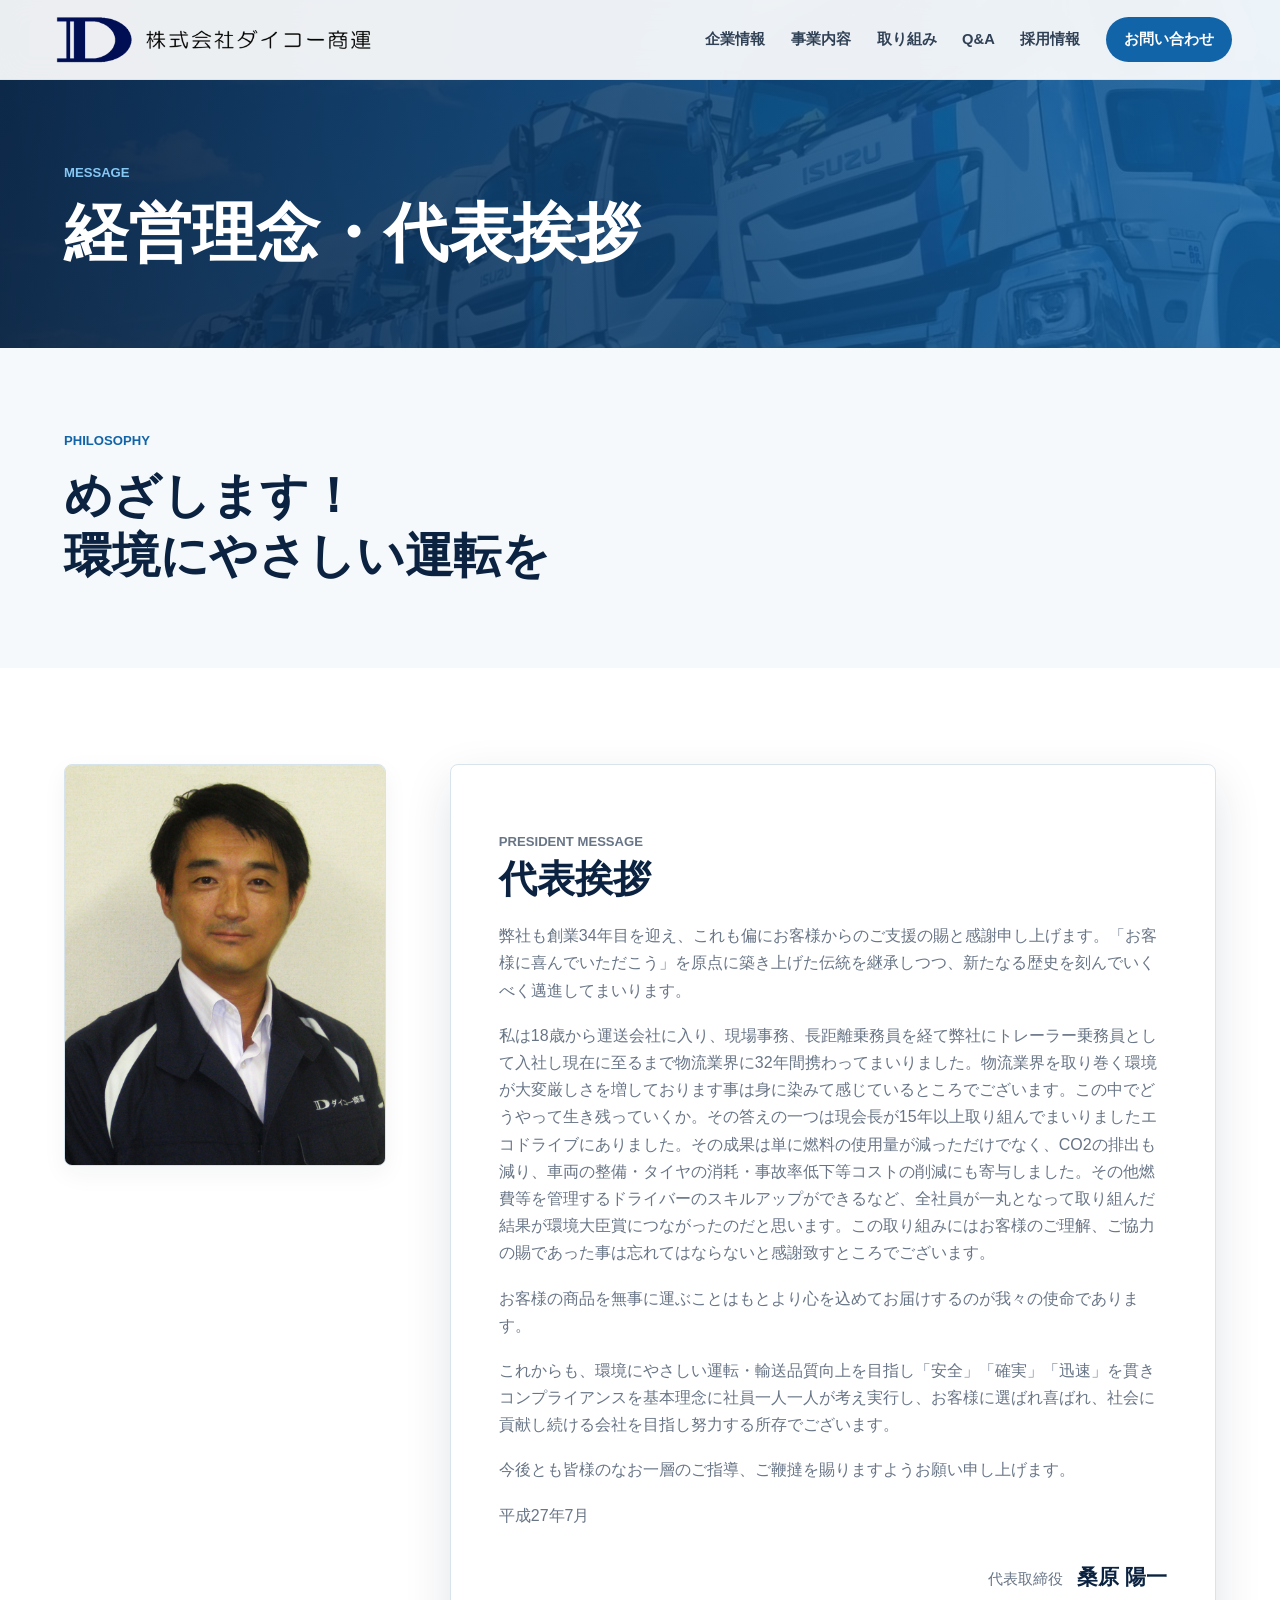
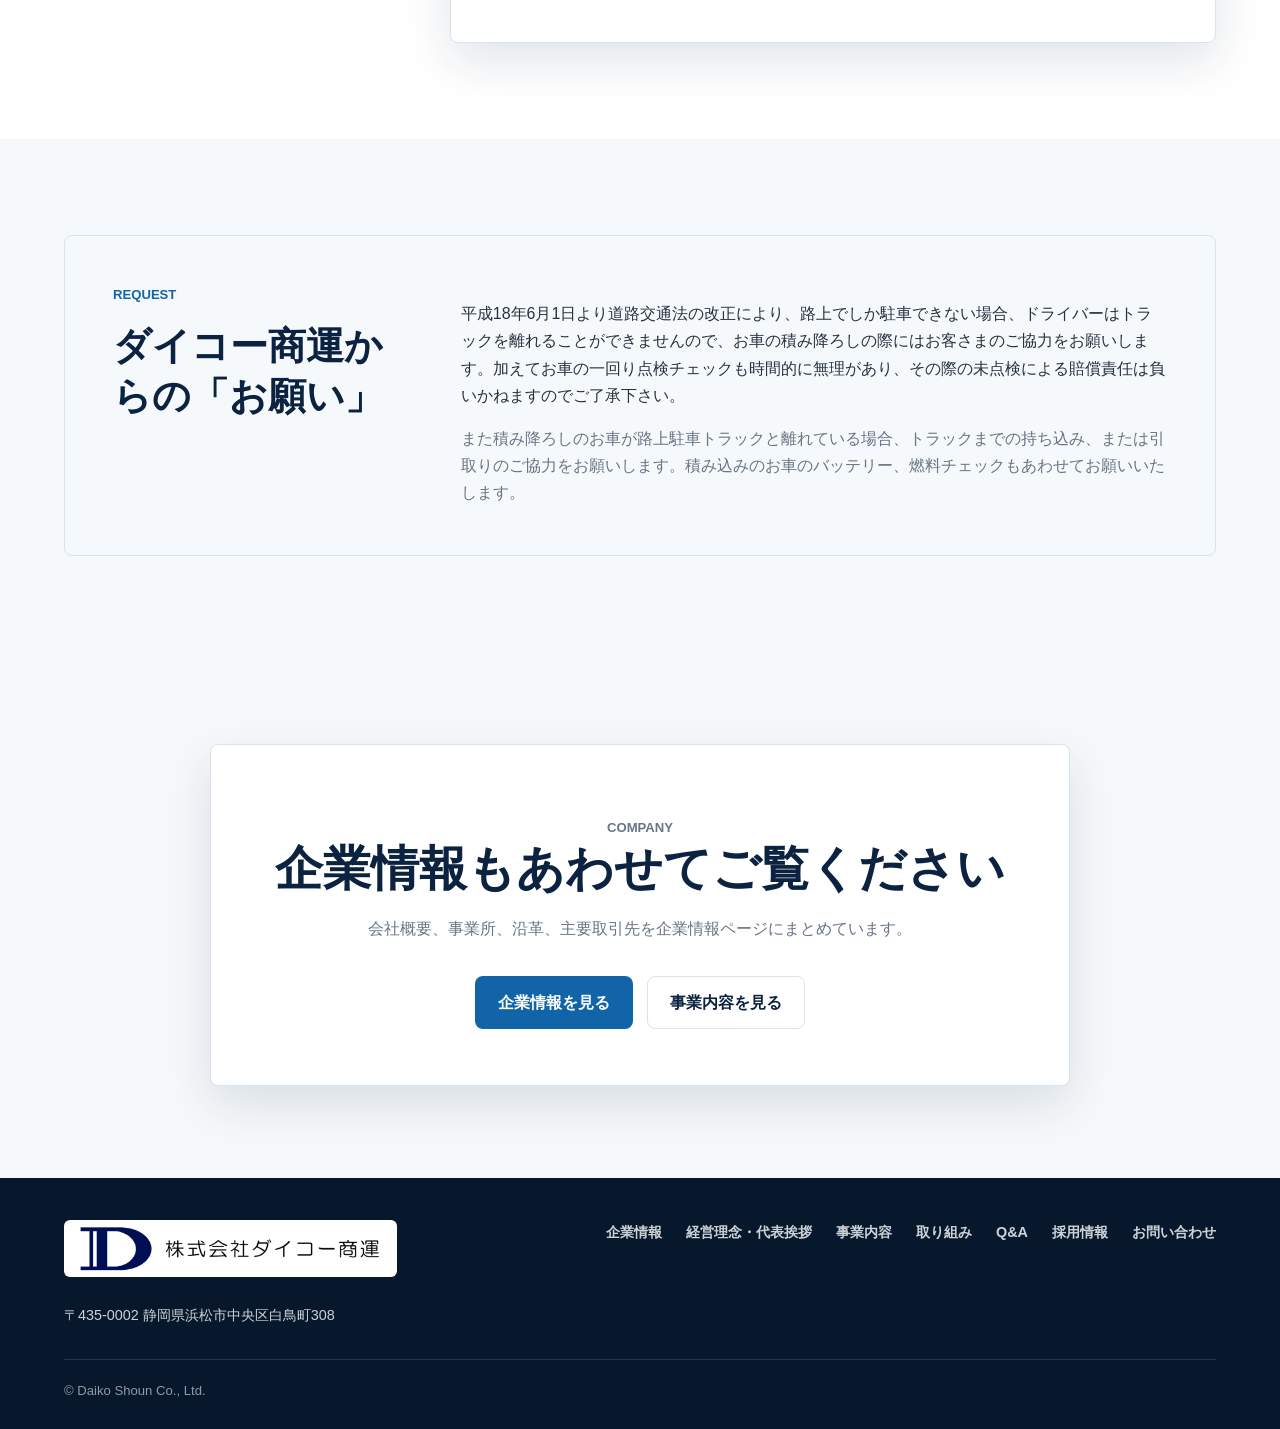
==== commit f3de339b: "Add files via upload" ====
--- a/greeting.html
+++ b/greeting.html
@@ -51,12 +51,11 @@
       <section class="section message-section">
         <div class="message-profile reveal">
           <div class="message-photo">
-            <img src="assets/president-photo.jpg" alt="株式会社ダイコー商運 代表取締役社長 桑原陽一" />
+            <img src="assets/president-photo.jpg" alt="株式会社ダイコー商運 代表取締役 桑原陽一" />
           </div>
           <div class="message-card">
             <p class="eyebrow">President Message</p>
             <h2>代表挨拶</h2>
-            <p>このたび代表取締役社長に就任いたしました。</p>
             <p>弊社も創業34年目を迎え、これも偏にお客様からのご支援の賜と感謝申し上げます。「お客様に喜んでいただこう」を原点に築き上げた伝統を継承しつつ、新たなる歴史を刻んでいくべく邁進してまいります。</p>
             <p>私は18歳から運送会社に入り、現場事務、長距離乗務員を経て弊社にトレーラー乗務員として入社し現在に至るまで物流業界に32年間携わってまいりました。物流業界を取り巻く環境が大変厳しさを増しております事は身に染みて感じているところでございます。この中でどうやって生き残っていくか。その答えの一つは現会長が15年以上取り組んでまいりましたエコドライブにありました。その成果は単に燃料の使用量が減っただけでなく、CO2の排出も減り、車両の整備・タイヤの消耗・事故率低下等コストの削減にも寄与しました。その他燃費等を管理するドライバーのスキルアップができるなど、全社員が一丸となって取り組んだ結果が環境大臣賞につながったのだと思います。この取り組みにはお客様のご理解、ご協力の賜であった事は忘れてはならないと感謝致すところでございます。</p>
             <p>お客様の商品を無事に運ぶことはもとより心を込めてお届けするのが我々の使命であります。</p>
@@ -64,7 +63,7 @@
             <p>今後とも皆様のなお一層のご指導、ご鞭撻を賜りますようお願い申し上げます。</p>
             <p>平成27年7月</p>
             <div class="signature">
-              <span>代表取締役社長</span>
+              <span>代表取締役</span>
               <strong>桑原 陽一</strong>
             </div>
           </div>
